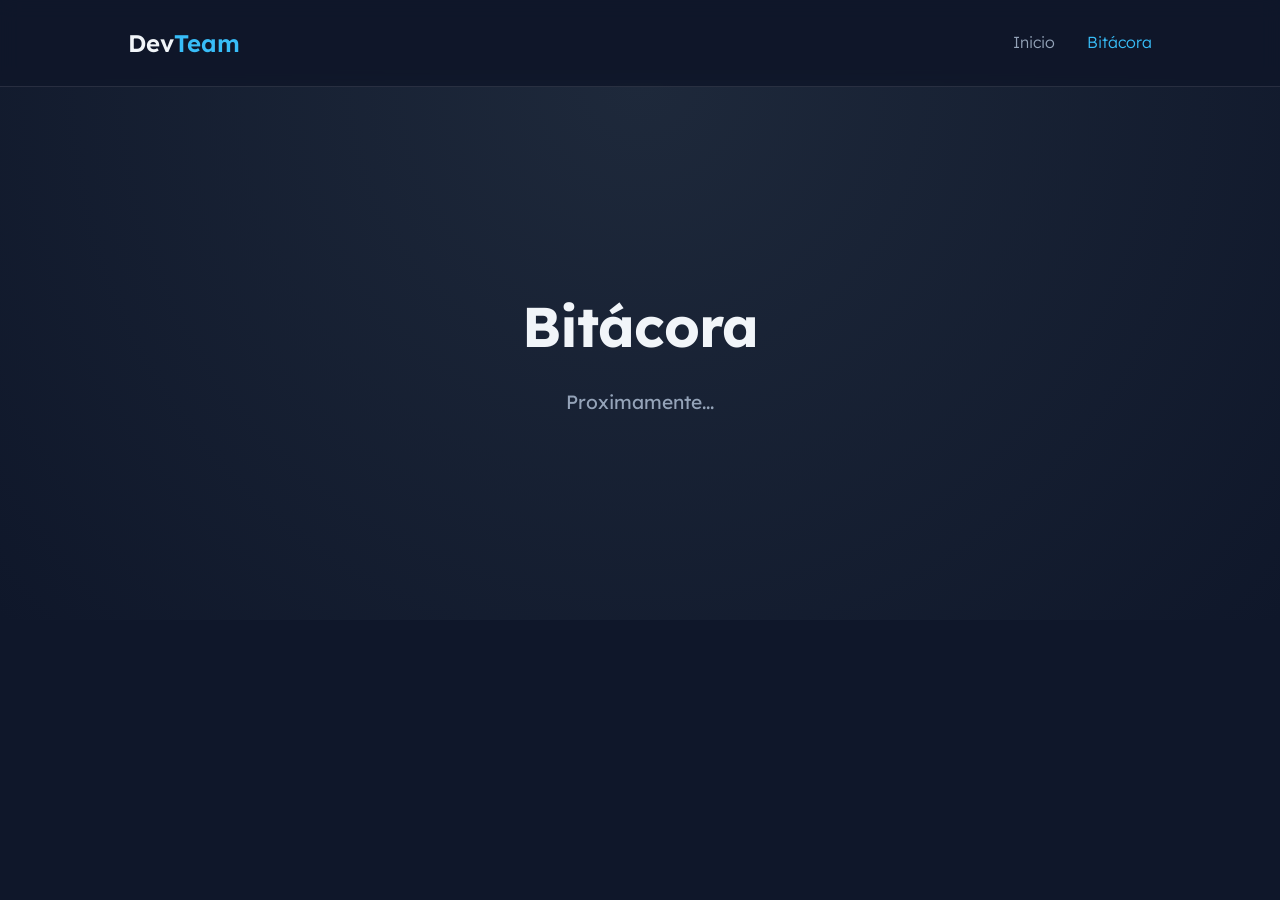
==== bitacora.html @ aeb27a3b "feat: estructura bitacora" ====
<!DOCTYPE html>
<html lang="es">
<head>
    <meta charset="UTF-8">
    <meta name="viewport" content="width=device-width, initial-scale=1.0">
    <title>DevTeam - Bitácora</title>
    <link rel="icon" type="image/svg+xml" href="img/favicon.svg">
    <link rel="stylesheet" href="css/styles.css">
    <link href="https://fonts.googleapis.com/css2?family=Lexend:wght@300;400;600&display=swap" rel="stylesheet">
</head>
<body>
    <header id="navbar-container"></header>

    <header class="hero">
        <div class="hero-content">
            <h1 id="team-name">Bitácora</h1>
            <p>Proximamente...</p>
        </div>
    </header>

    <main class="container">
   
    </main>

    <script src="js/layout.js"></script>
    <script src="js/main.js"></script>
</body>
</html>
---- css/styles.css ----
:root {
    --bg-dark: #0f172a;
    --bg-card: #1e293b;
    --accent: #38bdf8;
    --text-main: #f1f5f9;
    --text-dim: #94a3b8;
    --nav-blur: rgba(15, 23, 42, 0.8);
}

* { box-sizing: border-box; margin: 0; padding: 0; }

body {
    font-family: 'Lexend', sans-serif;
    background-color: var(--bg-dark);
    color: var(--text-main);
    line-height: 1.6;
}

.navbar {
    display: flex;
    justify-content: space-between;
    align-items: center;
    padding: 1.5rem 10%;
    background: var(--nav-blur);
    backdrop-filter: blur(10px);
    position: fixed; /* Cambiado a fixed para consistencia */
    width: 100%;
    top: 0;
    z-index: 1000;
    border-bottom: 1px solid rgba(255,255,255,0.1);
}

.nav-logo { 
    font-size: 1.5rem; 
    font-weight: 600; 
    text-decoration: none; /* QUITA EL SUBRAYADO */
    color: var(--text-main); /* MANTIENE EL COLOR BLANCO/PRINCIPAL */
    transition: 0.3s;
    display: inline-block;
}

.nav-logo span { 
    color: var(--accent);
}

.nav-logo:hover {
    opacity: 0.8;
    transform: scale(1.02);
}

.nav-links { display: flex; list-style: none; gap: 2rem; }
.nav-links a { 
    text-decoration: none; 
    color: var(--text-dim); 
    transition: 0.3s;
    font-weight: 300;
}
.nav-links a:hover, .nav-links a.active { color: var(--accent); }
.hero {
    height: 60vh;
    display: flex;
    align-items: center;
    justify-content: center;
    text-align: center;
    background: radial-gradient(circle at top, #1e293b 0%, #0f172a 100%);
    margin-top: 80px; /* Espacio para navbar fixed */
}

.hero h1 { font-size: 3.5rem; margin-bottom: 1rem; letter-spacing: -1px; }
.hero p { color: var(--text-dim); font-size: 1.2rem; max-width: 600px; }

/* Grid de Integrantes */
.container { padding: 4rem 10%; }
.section-title { margin-bottom: 3rem; font-weight: 400; text-align: center; }

.grid-container {
    display: grid;
    gap: 1.5rem;
    grid-template-columns: repeat(4, 1fr);
}

.member-card {
    background: var(--bg-card);
    border-radius: 20px;
    padding: 1.5rem;
    text-decoration: none;
    color: inherit;
    transition: all 0.3s ease;
    border: 1px solid transparent;
    text-align: center;
    display: flex;
    flex-direction: column;
    align-items: center;
}

.member-card:hover {
    transform: translateY(-10px);
    border-color: var(--accent);
}

.card-img-wrapper img {
    width: 120px;
    height: 120px;
    border-radius: 50%;
    margin-bottom: 1.5rem;
    border: 2px solid var(--accent);
    object-fit: cover
}

.card-info h3 { font-size: 1.4rem; margin-bottom: 0.5rem; }
.card-info span { color: var(--accent); font-size: 0.9rem; text-transform: uppercase; }
.card-info p { color: var(--text-dim); margin-top: 1rem; font-size: 0.85rem; }

/* Perfil Individual */
.profile-page {
    display: flex;
    justify-content: center;
    padding: 120px 20px 40px; /* Padding superior para evitar tapa de navbar */
}

.card {
    background: var(--bg-card);
    border-radius: 20px;
    padding: 2.5rem;
    max-width: 500px;
    width: 100%;
    text-align: center;
    border: 1px solid rgba(255,255,255,0.1);
}

.profile-img {
    width: 150px;
    height: 150px;
    border-radius: 50%;
    border: 3px solid var(--accent);
    margin-bottom: 20px;
    object-fit: cover
}

.info-section { text-align: left; margin-top: 20px; }
.info-section h3 { color: var(--accent); margin-bottom: 10px; font-size: 1.1rem; border-bottom: 1px solid rgba(255,255,255,0.1); }

.skills-list, .interest-list { list-style: none; margin-bottom: 20px; }
.skills-list li::before { content: "• "; color: var(--accent); }

#btn-toggle-info {
    background: var(--accent);
    color: var(--bg-dark);
    border: none;
    padding: 10px 25px;
    border-radius: 25px;
    font-weight: 600;
    cursor: pointer;
    transition: 0.3s;
}

/* Botón Primary Hero */
.btn-primary {
    margin-top: 2rem;
    padding: 12px 30px;
    background: var(--accent);
    border: none;
    border-radius: 30px;
    color: var(--bg-dark);
    font-weight: 600;
    cursor: pointer;
    transition: 0.3s;
}

/* Breakpoints */
@media (max-width: 1200px) { .grid-container { grid-template-columns: repeat(2, 1fr); } }
@media (max-width: 900px) { .hero h1 { font-size: 2.5rem; } }
@media (max-width: 400px) { .grid-container { grid-template-columns: 1fr; } .hero h1 { font-size: 1.8rem; } }
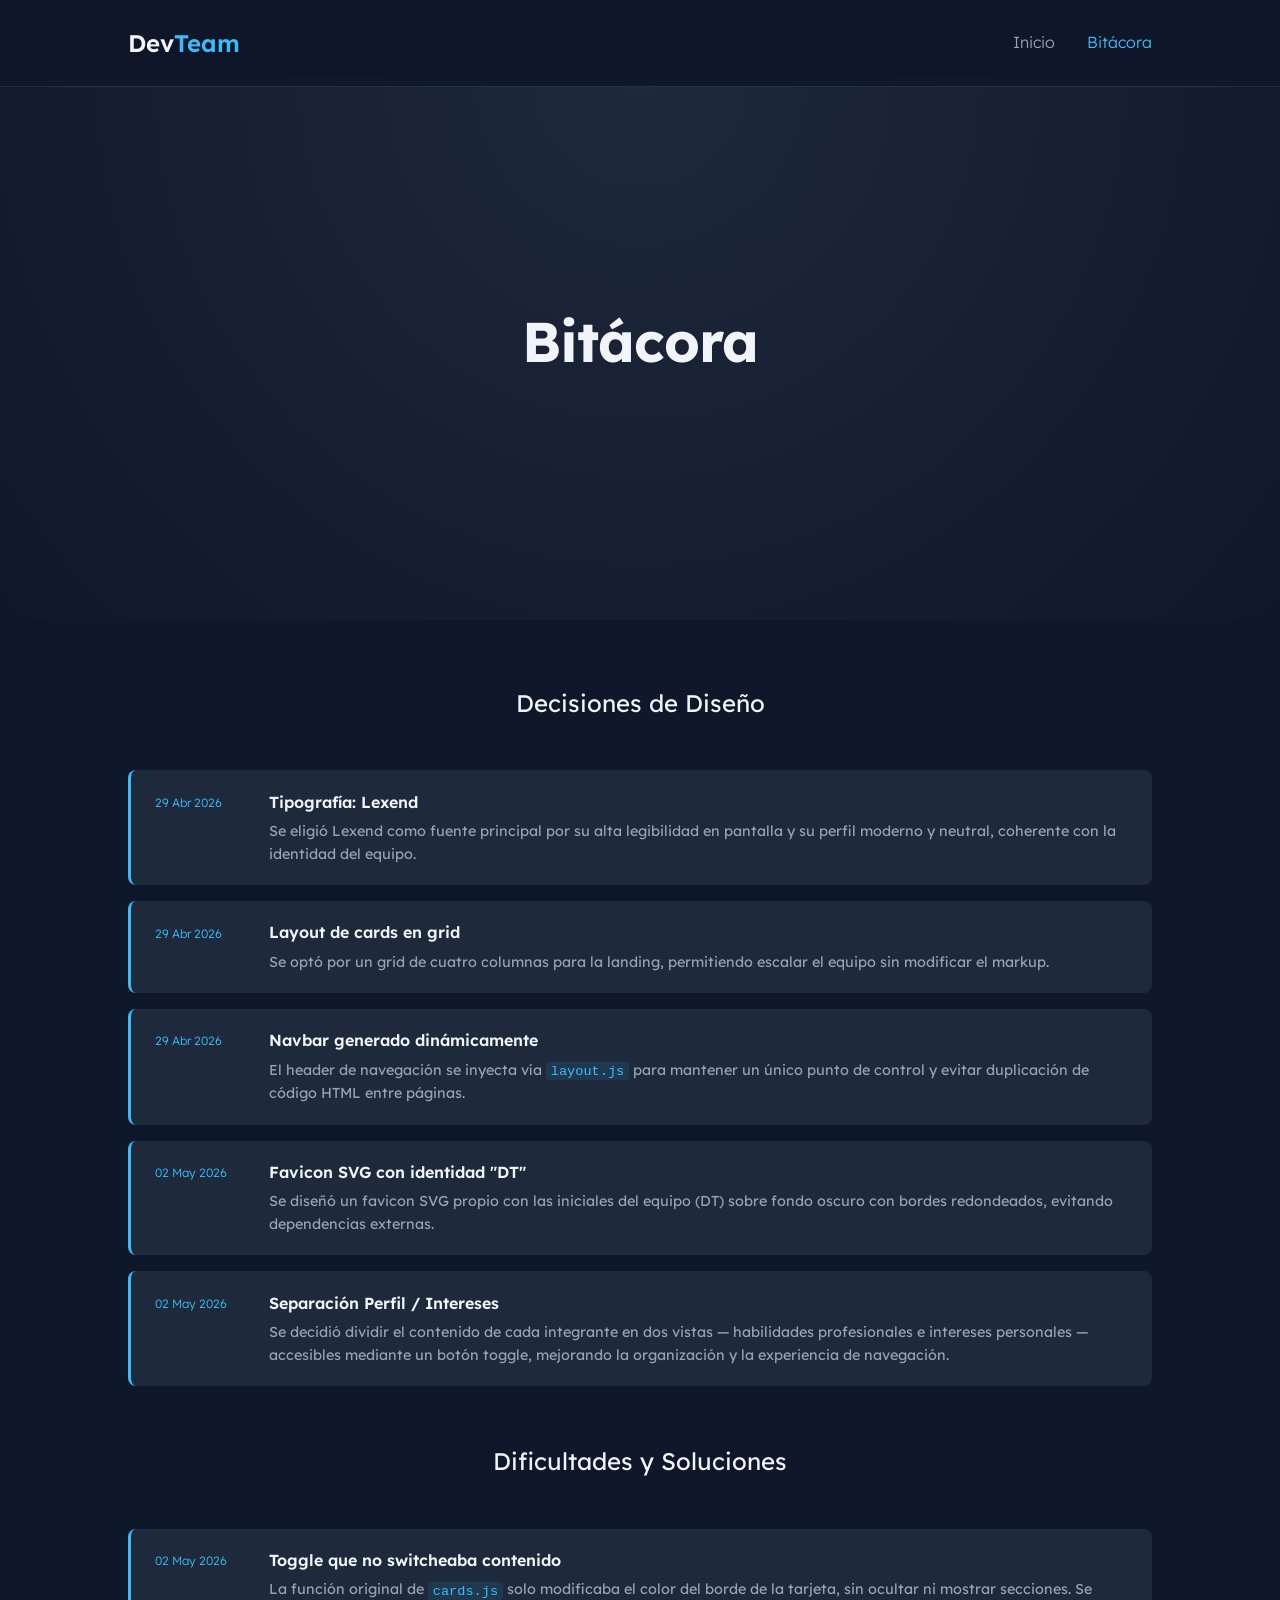
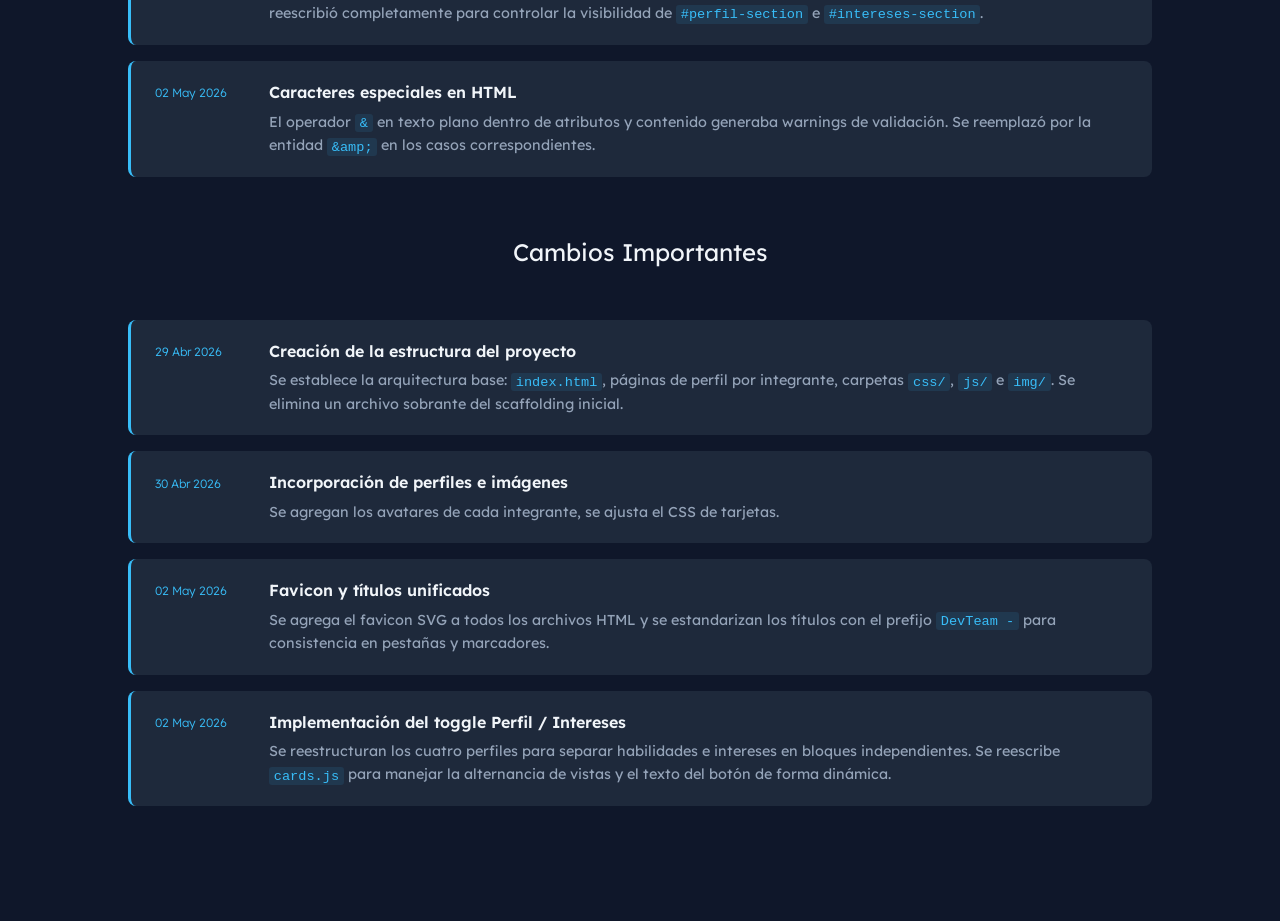
==== commit 2132dffb: "feat: bitácora" ====
--- a/bitacora.html
+++ b/bitacora.html
@@ -14,12 +14,102 @@
     <header class="hero">
         <div class="hero-content">
             <h1 id="team-name">Bitácora</h1>
-            <p>Proximamente...</p>
         </div>
     </header>
 
     <main class="container">
-   
+        <section id="bitacora">
+
+            <h2 class="section-title">Decisiones de Diseño</h2>
+            <div class="bitacora-list">
+                <div class="bitacora-item">
+                    <span class="bitacora-date">29 Abr 2026</span>
+                    <div class="bitacora-body">
+                        <h3>Tipografía: Lexend</h3>
+                        <p>Se eligió Lexend como fuente principal por su alta legibilidad en pantalla y su perfil moderno y neutral, coherente con la identidad del equipo.</p>
+                    </div>
+                </div>
+                <div class="bitacora-item">
+                    <span class="bitacora-date">29 Abr 2026</span>
+                    <div class="bitacora-body">
+                        <h3>Layout de cards en grid</h3>
+                        <p>Se optó por un grid de cuatro columnas para la landing, permitiendo escalar el equipo sin modificar el markup.</p>
+                    </div>
+                </div>
+                <div class="bitacora-item">
+                    <span class="bitacora-date">29 Abr 2026</span>
+                    <div class="bitacora-body">
+                        <h3>Navbar generado dinámicamente</h3>
+                        <p>El header de navegación se inyecta vía <code>layout.js</code> para mantener un único punto de control y evitar duplicación de código HTML entre páginas.</p>
+                    </div>
+                </div>
+                <div class="bitacora-item">
+                    <span class="bitacora-date">02 May 2026</span>
+                    <div class="bitacora-body">
+                        <h3>Favicon SVG con identidad "DT"</h3>
+                        <p>Se diseñó un favicon SVG propio con las iniciales del equipo (DT) sobre fondo oscuro con bordes redondeados, evitando dependencias externas.</p>
+                    </div>
+                </div>
+                <div class="bitacora-item">
+                    <span class="bitacora-date">02 May 2026</span>
+                    <div class="bitacora-body">
+                        <h3>Separación Perfil / Intereses</h3>
+                        <p>Se decidió dividir el contenido de cada integrante en dos vistas — habilidades profesionales e intereses personales — accesibles mediante un botón toggle, mejorando la organización y la experiencia de navegación.</p>
+                    </div>
+                </div>
+            </div>
+
+            <h2 class="section-title">Dificultades y Soluciones</h2>
+            <div class="bitacora-list">
+                <div class="bitacora-item">
+                    <span class="bitacora-date">02 May 2026</span>
+                    <div class="bitacora-body">
+                        <h3>Toggle que no switcheaba contenido</h3>
+                        <p>La función original de <code>cards.js</code> solo modificaba el color del borde de la tarjeta, sin ocultar ni mostrar secciones. Se reescribió completamente para controlar la visibilidad de <code>#perfil-section</code> e <code>#intereses-section</code>.</p>
+                    </div>
+                </div>
+                <div class="bitacora-item">
+                    <span class="bitacora-date">02 May 2026</span>
+                    <div class="bitacora-body">
+                        <h3>Caracteres especiales en HTML</h3>
+                        <p>El operador <code>&amp;</code> en texto plano dentro de atributos y contenido generaba warnings de validación. Se reemplazó por la entidad <code>&amp;amp;</code> en los casos correspondientes.</p>
+                    </div>
+                </div>
+            </div>
+
+            <h2 class="section-title">Cambios Importantes</h2>
+            <div class="bitacora-list">
+                <div class="bitacora-item">
+                    <span class="bitacora-date">29 Abr 2026</span>
+                    <div class="bitacora-body">
+                        <h3>Creación de la estructura del proyecto</h3>
+                        <p>Se establece la arquitectura base: <code>index.html</code>, páginas de perfil por integrante, carpetas <code>css/</code>, <code>js/</code> e <code>img/</code>. Se elimina un archivo sobrante del scaffolding inicial.</p>
+                    </div>
+                </div>
+                <div class="bitacora-item">
+                    <span class="bitacora-date">30 Abr 2026</span>
+                    <div class="bitacora-body">
+                        <h3>Incorporación de perfiles e imágenes</h3>
+                        <p>Se agregan los avatares de cada integrante, se ajusta el CSS de tarjetas.</p>
+                    </div>
+                </div>
+                <div class="bitacora-item">
+                    <span class="bitacora-date">02 May 2026</span>
+                    <div class="bitacora-body">
+                        <h3>Favicon y títulos unificados</h3>
+                        <p>Se agrega el favicon SVG a todos los archivos HTML y se estandarizan los títulos con el prefijo <code>DevTeam -</code> para consistencia en pestañas y marcadores.</p>
+                    </div>
+                </div>
+                <div class="bitacora-item">
+                    <span class="bitacora-date">02 May 2026</span>
+                    <div class="bitacora-body">
+                        <h3>Implementación del toggle Perfil / Intereses</h3>
+                        <p>Se reestructuran los cuatro perfiles para separar habilidades e intereses en bloques independientes. Se reescribe <code>cards.js</code> para manejar la alternancia de vistas y el texto del botón de forma dinámica.</p>
+                    </div>
+                </div>
+            </div>
+
+        </section>
     </main>
 
     <script src="js/layout.js"></script>
--- a/css/styles.css
+++ b/css/styles.css
@@ -134,7 +134,8 @@
     border-radius: 50%;
     border: 3px solid var(--accent);
     margin-bottom: 20px;
-    object-fit: cover
+    object-fit: cover;         
+    image-rendering: auto;
 }
 
 .info-section { text-align: left; margin-top: 20px; }
@@ -167,6 +168,55 @@
     transition: 0.3s;
 }
 
+/* Bitácora */
+.bitacora-list {
+    display: flex;
+    flex-direction: column;
+    gap: 1rem;
+    margin-bottom: 3.5rem;
+}
+
+.bitacora-item {
+    display: flex;
+    gap: 1.5rem;
+    background: var(--bg-card);
+    border-left: 3px solid var(--accent);
+    border-radius: 8px;
+    padding: 1.2rem 1.5rem;
+    align-items: flex-start;
+}
+
+.bitacora-date {
+    font-size: 0.75rem;
+    color: var(--accent);
+    white-space: nowrap;
+    padding-top: 0.2rem;
+    min-width: 90px;
+    font-weight: 300;
+}
+
+.bitacora-body h3 {
+    font-size: 1rem;
+    font-weight: 600;
+    margin-bottom: 0.3rem;
+    color: var(--text-main);
+}
+
+.bitacora-body p {
+    font-size: 0.9rem;
+    color: var(--text-dim);
+    line-height: 1.6;
+}
+
+.bitacora-body code {
+    font-family: monospace;
+    font-size: 0.85rem;
+    background: rgba(56, 189, 248, 0.1);
+    color: var(--accent);
+    padding: 0.1rem 0.3rem;
+    border-radius: 3px;
+}
+
 /* Breakpoints */
 @media (max-width: 1200px) { .grid-container { grid-template-columns: repeat(2, 1fr); } }
 @media (max-width: 900px) { .hero h1 { font-size: 2.5rem; } }
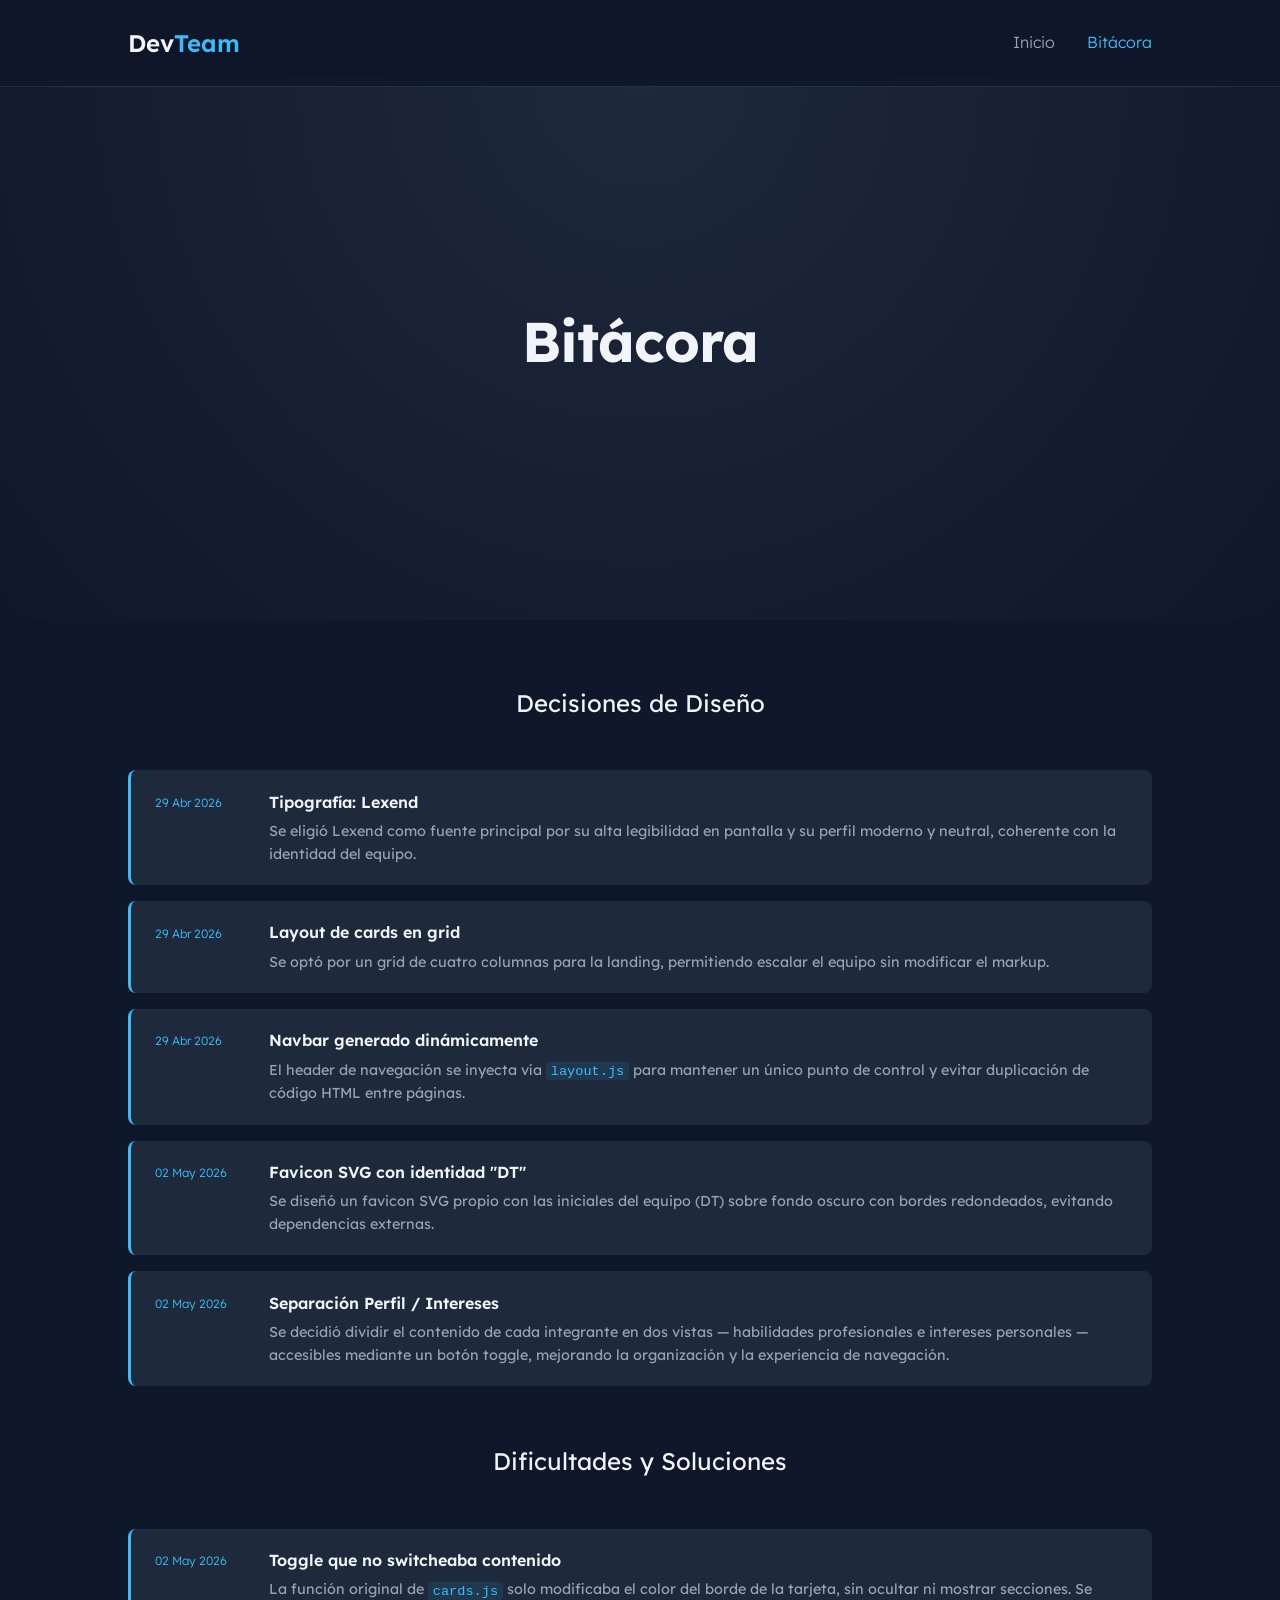
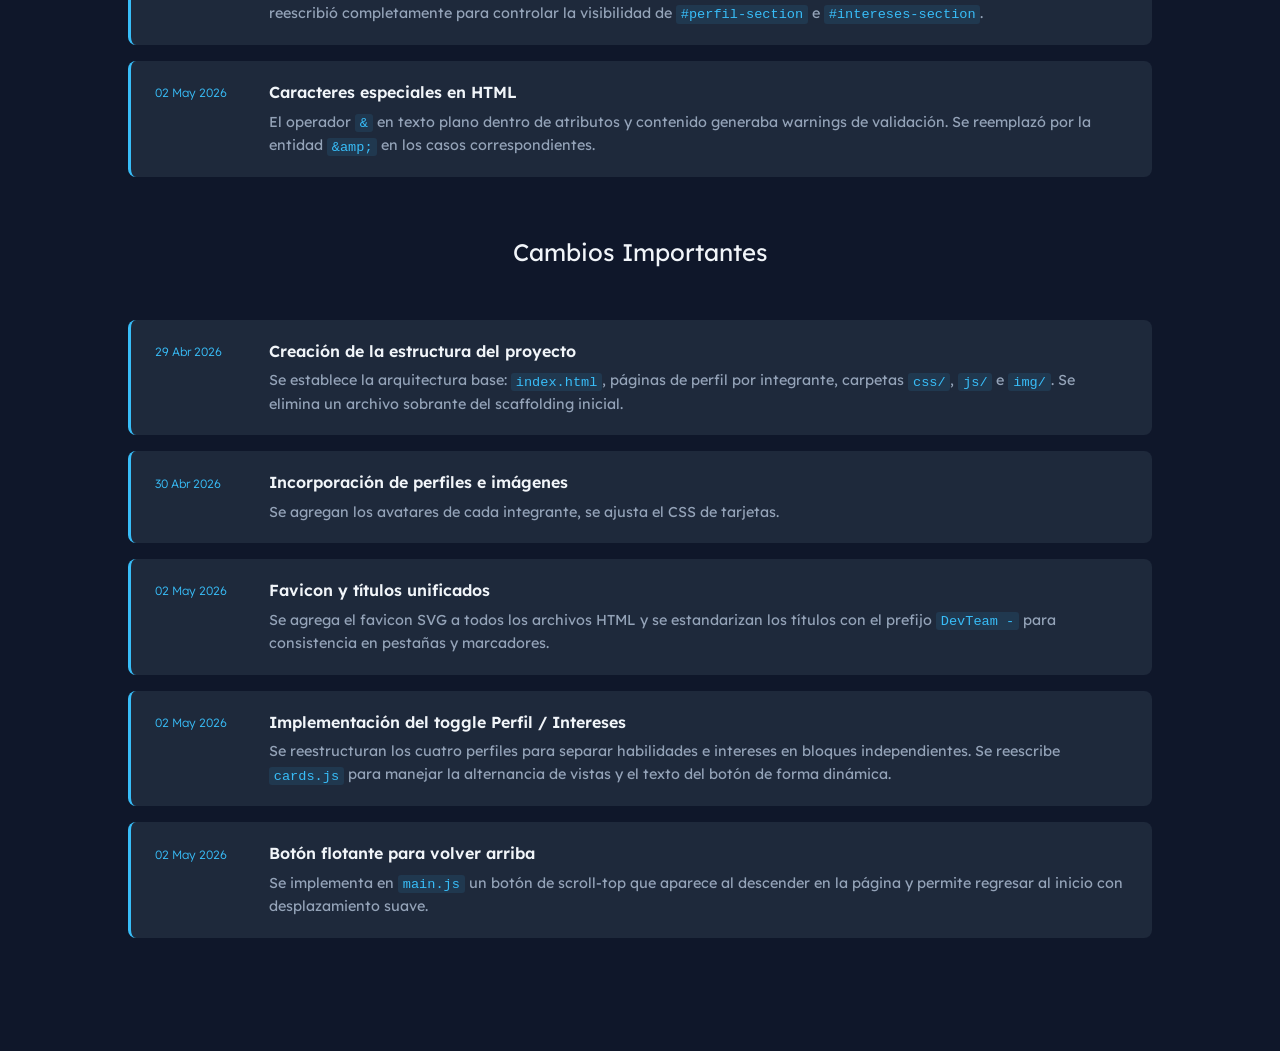
==== commit 31a56515: "feat: se agrega hito a bitácora y readme" ====
--- a/bitacora.html
+++ b/bitacora.html
@@ -107,6 +107,13 @@
                         <p>Se reestructuran los cuatro perfiles para separar habilidades e intereses en bloques independientes. Se reescribe <code>cards.js</code> para manejar la alternancia de vistas y el texto del botón de forma dinámica.</p>
                     </div>
                 </div>
+                <div class="bitacora-item">
+                    <span class="bitacora-date">02 May 2026</span>
+                    <div class="bitacora-body">
+                        <h3>Botón flotante para volver arriba</h3>
+                        <p>Se implementa en <code>main.js</code> un botón de scroll-top que aparece al descender en la página y permite regresar al inicio con desplazamiento suave.</p>
+                    </div>
+                </div>
             </div>
 
         </section>
--- a/css/styles.css
+++ b/css/styles.css
@@ -220,4 +220,15 @@
 /* Breakpoints */
 @media (max-width: 1200px) { .grid-container { grid-template-columns: repeat(2, 1fr); } }
 @media (max-width: 900px) { .hero h1 { font-size: 2.5rem; } }
+@media (max-width: 768px) {
+    .bitacora-item {
+        flex-direction: column;
+        gap: 0.6rem;
+    }
+
+    .bitacora-date {
+        min-width: auto;
+        padding-top: 0;
+    }
+}
 @media (max-width: 400px) { .grid-container { grid-template-columns: 1fr; } .hero h1 { font-size: 1.8rem; } }
